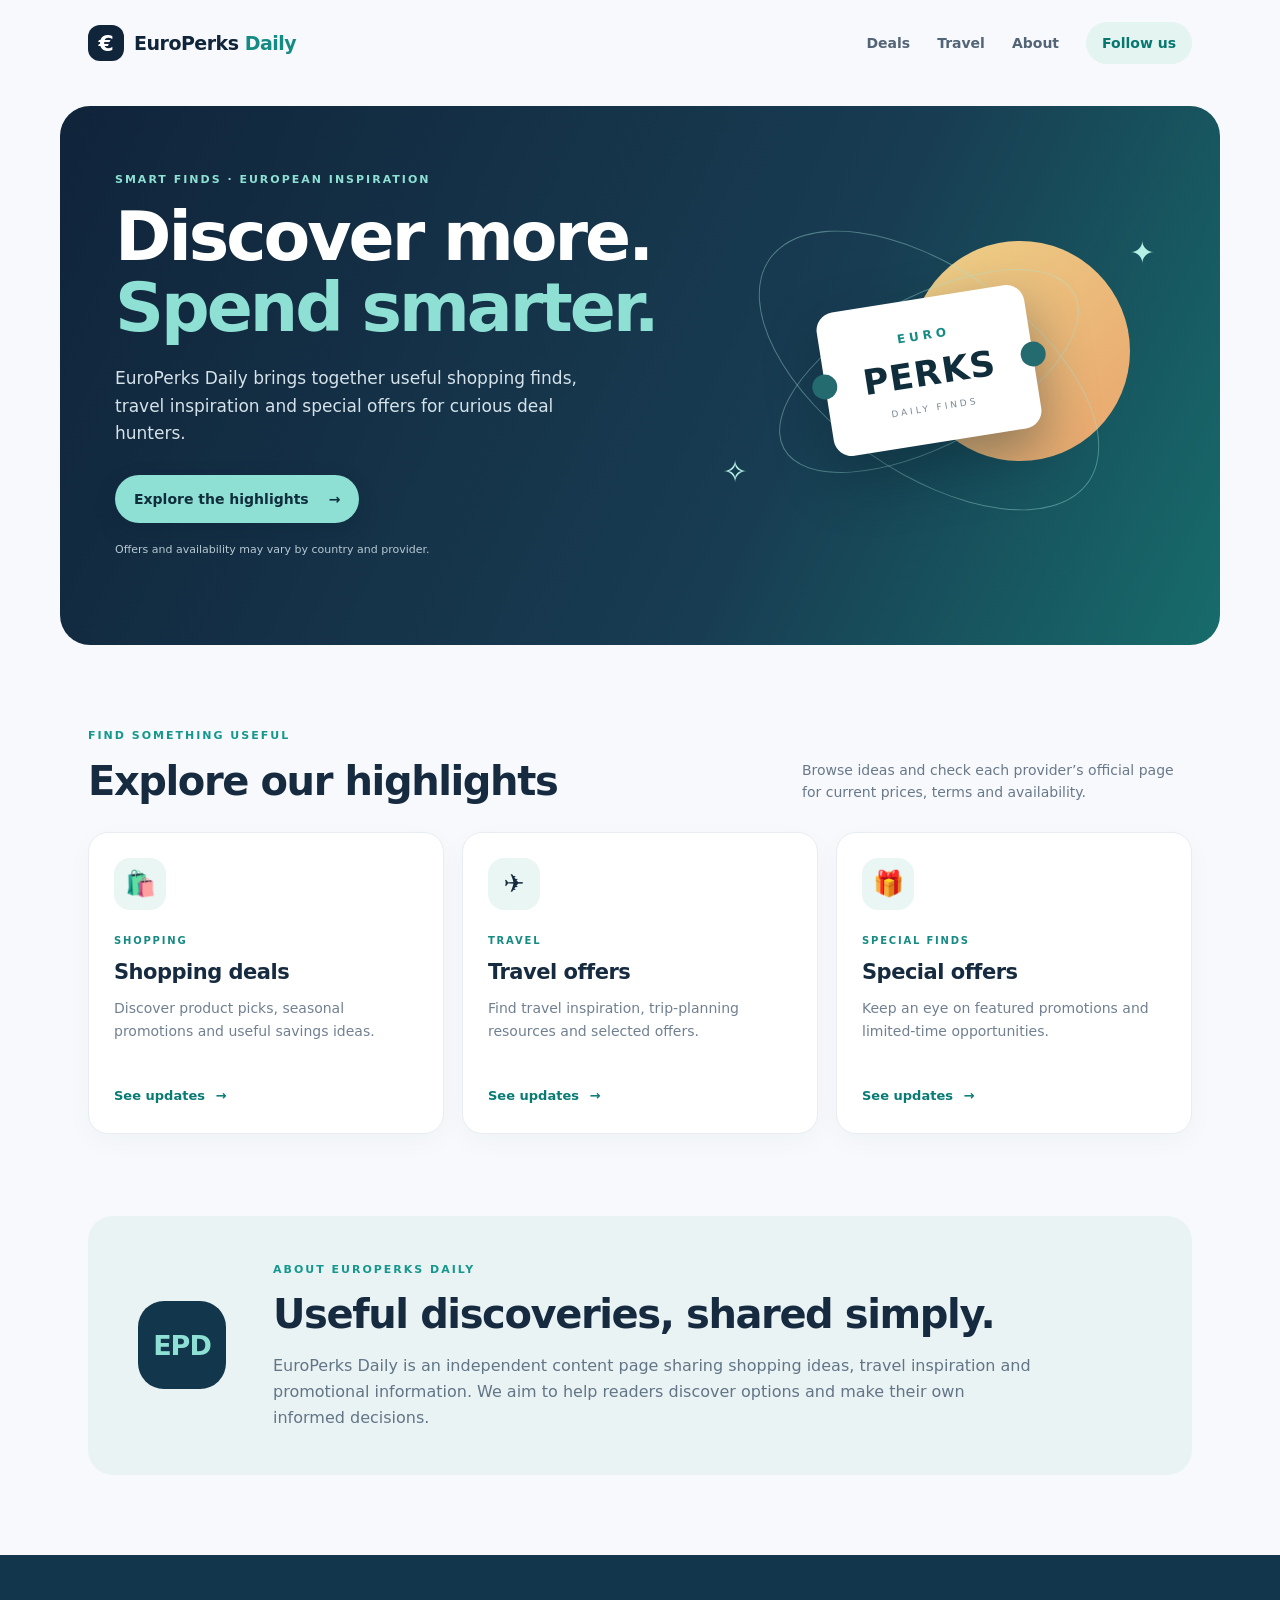
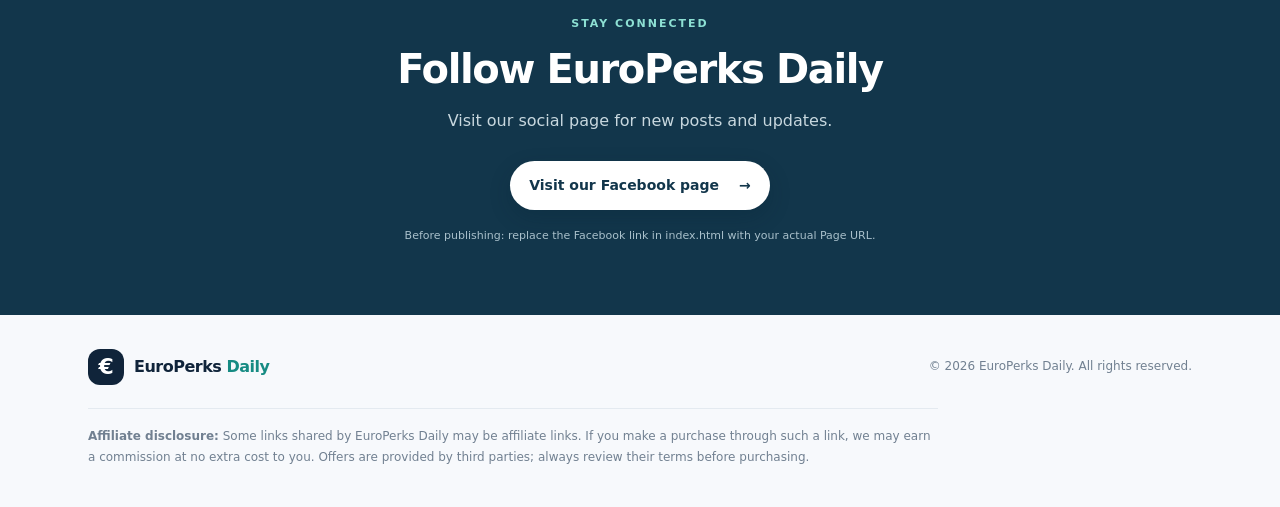
==== index.html @ 189aaa03 "Add files via upload" ====
<!doctype html>
<html lang="en">
<head>
  <meta charset="utf-8">
  <meta name="viewport" content="width=device-width, initial-scale=1">
  <meta name="description" content="EuroPerks Daily shares useful European shopping deals, travel inspiration and special offers.">
  <meta name="theme-color" content="#10243a">
  <title>EuroPerks Daily | European Deals & Travel Offers</title>
  <link rel="stylesheet" href="style.css">
</head>
<body>
  <header class="site-header">
    <a class="brand" href="#home" aria-label="EuroPerks Daily home">
      <span class="brand-mark">€</span>
      <span>EuroPerks <b>Daily</b></span>
    </a>
    <nav aria-label="Main navigation">
      <a href="#deals">Deals</a>
      <a href="#travel">Travel</a>
      <a href="#about">About</a>
      <a class="nav-cta" href="#follow">Follow us</a>
    </nav>
  </header>

  <main id="home">
    <section class="hero">
      <div class="hero-copy">
        <p class="eyebrow">SMART FINDS · EUROPEAN INSPIRATION</p>
        <h1>Discover more.<br><span>Spend smarter.</span></h1>
        <p class="hero-text">EuroPerks Daily brings together useful shopping finds, travel inspiration and special offers for curious deal hunters.</p>
        <a class="button" href="#deals">Explore the highlights <span aria-hidden="true">→</span></a>
        <p class="small-note">Offers and availability may vary by country and provider.</p>
      </div>
      <div class="hero-art" aria-label="Illustration of European travel and shopping">
        <div class="sun"></div>
        <div class="ticket"><span>EURO</span><strong>PERKS</strong><small>DAILY FINDS</small></div>
        <div class="orbit orbit-one"></div><div class="orbit orbit-two"></div>
        <div class="spark spark-one">✦</div><div class="spark spark-two">✧</div>
      </div>
    </section>

    <section class="section" id="deals">
      <div class="section-heading">
        <div><p class="eyebrow">FIND SOMETHING USEFUL</p><h2>Explore our highlights</h2></div>
        <p>Browse ideas and check each provider’s official page for current prices, terms and availability.</p>
      </div>
      <div class="cards">
        <article class="card">
          <div class="card-icon">🛍️</div><p class="card-label">SHOPPING</p>
          <h3>Shopping deals</h3>
          <p>Discover product picks, seasonal promotions and useful savings ideas.</p>
          <a href="#follow">See updates <span>→</span></a>
        </article>
        <article class="card" id="travel">
          <div class="card-icon">✈️</div><p class="card-label">TRAVEL</p>
          <h3>Travel offers</h3>
          <p>Find travel inspiration, trip-planning resources and selected offers.</p>
          <a href="#follow">See updates <span>→</span></a>
        </article>
        <article class="card">
          <div class="card-icon">🎁</div><p class="card-label">SPECIAL FINDS</p>
          <h3>Special offers</h3>
          <p>Keep an eye on featured promotions and limited-time opportunities.</p>
          <a href="#follow">See updates <span>→</span></a>
        </article>
      </div>
    </section>

    <section class="about" id="about">
      <div class="about-badge">EPD</div>
      <div><p class="eyebrow">ABOUT EUROPERKS DAILY</p><h2>Useful discoveries, shared simply.</h2>
      <p>EuroPerks Daily is an independent content page sharing shopping ideas, travel inspiration and promotional information. We aim to help readers discover options and make their own informed decisions.</p></div>
    </section>

    <section class="follow" id="follow">
      <p class="eyebrow">STAY CONNECTED</p>
      <h2>Follow EuroPerks Daily</h2>
      <p>Visit our social page for new posts and updates.</p>
      <!-- Replace the # below with your public Facebook Page URL before publishing. -->
      <a class="button button-light" href="#" target="_blank" rel="noopener">Visit our Facebook page <span>→</span></a>
      <p class="edit-note">Before publishing: replace the Facebook link in index.html with your actual Page URL.</p>
    </section>
  </main>

  <footer>
    <a class="brand footer-brand" href="#home"><span class="brand-mark">€</span><span>EuroPerks <b>Daily</b></span></a>
    <p>© <span id="year">2026</span> EuroPerks Daily. All rights reserved.</p>
    <p class="disclosure"><strong>Affiliate disclosure:</strong> Some links shared by EuroPerks Daily may be affiliate links. If you make a purchase through such a link, we may earn a commission at no extra cost to you. Offers are provided by third parties; always review their terms before purchasing.</p>
  </footer>
</body>
</html>
---- style.css ----
*{box-sizing:border-box}html{scroll-behavior:smooth}body{margin:0;font-family:Inter,ui-sans-serif,system-ui,-apple-system,"Segoe UI",sans-serif;color:#172b40;background:#f7f9fc;line-height:1.6}.site-header{max-width:1160px;margin:auto;padding:22px 28px;display:flex;align-items:center;justify-content:space-between;gap:24px}.brand{display:inline-flex;align-items:center;gap:10px;text-decoration:none;color:#10243a;font-size:19px;font-weight:750;letter-spacing:-.5px}.brand b{color:#168b83}.brand-mark{width:36px;height:36px;border-radius:12px;background:#10243a;color:#fff;display:grid;place-items:center;font-weight:800;font-size:22px}.site-header nav{display:flex;align-items:center;gap:27px}.site-header nav a{font-size:14px;text-decoration:none;color:#536477;font-weight:650}.site-header nav a:hover{color:#168b83}.site-header nav .nav-cta{padding:10px 16px;border-radius:999px;background:#e3f4f1;color:#08776f}.hero{max-width:1160px;margin:20px auto 0;padding:65px 55px 75px;min-height:450px;border-radius:30px;background:linear-gradient(115deg,#10243a 0%,#183c52 62%,#176c6b 100%);color:white;display:grid;grid-template-columns:1.1fr .9fr;align-items:center;overflow:hidden;position:relative}.hero-copy{position:relative;z-index:2}.eyebrow{font-size:11px;letter-spacing:2px;font-weight:800;color:#15978d;margin:0 0 13px}.hero .eyebrow{color:#8de0d3}.hero h1{font-size:clamp(42px,6vw,68px);line-height:1.04;letter-spacing:-3px;margin:0 0 22px}.hero h1 span{color:#8de0d3}.hero-text{max-width:490px;color:#d5e2e9;font-size:17px;margin:0 0 28px}.button{display:inline-flex;gap:20px;align-items:center;padding:13px 19px;border-radius:999px;background:#8de0d3;color:#102d3c;text-decoration:none;font-weight:800;font-size:14px;box-shadow:0 8px 22px #071d2b33}.button:hover{transform:translateY(-2px)}.small-note{font-size:11px;color:#b7c9d2;margin-top:18px}.hero-art{height:300px;position:relative;display:grid;place-items:center}.sun{width:220px;height:220px;border-radius:50%;background:linear-gradient(135deg,#f9d98c,#f4a96d);position:absolute;right:35px;top:20px;opacity:.95}.ticket{z-index:2;width:210px;height:145px;background:#fff;color:#102d3c;border-radius:18px;transform:rotate(-9deg);box-shadow:0 24px 55px #071d2b66;display:flex;flex-direction:column;justify-content:center;align-items:center;position:relative}.ticket:before,.ticket:after{content:"";position:absolute;width:25px;height:25px;border-radius:50%;background:#246b70;top:60px}.ticket:before{left:-13px}.ticket:after{right:-13px}.ticket span{font-size:12px;letter-spacing:4px;color:#168b83;font-weight:800}.ticket strong{font-size:35px;letter-spacing:1px}.ticket small{font-size:9px;letter-spacing:3px;color:#7a8995}.orbit{position:absolute;border:1px solid #a9e9dc66;border-radius:50%;transform:rotate(-28deg)}.orbit-one{width:330px;height:150px}.orbit-two{width:390px;height:205px;transform:rotate(35deg)}.spark{position:absolute;color:#b5f2e5;font-size:30px}.spark-one{top:8px;right:10px}.spark-two{bottom:25px;left:30px}.section{max-width:1160px;margin:0 auto;padding:82px 28px}.section-heading{display:flex;justify-content:space-between;align-items:end;gap:30px;margin-bottom:28px}.section h2,.about h2,.follow h2{font-size:clamp(29px,4vw,40px);line-height:1.15;letter-spacing:-1.4px;margin:0}.section-heading>p{max-width:390px;color:#69798a;font-size:14px;margin:0}.cards{display:grid;grid-template-columns:repeat(3,1fr);gap:18px}.card{background:#fff;border:1px solid #e7edf2;border-radius:20px;padding:25px;box-shadow:0 8px 28px #16344d08}.card-icon{width:52px;height:52px;border-radius:16px;background:#eaf6f4;display:grid;place-items:center;font-size:25px;margin-bottom:23px}.card-label{font-size:10px;letter-spacing:1.8px;color:#168b83;font-weight:850;margin:0 0 7px}.card h3{font-size:21px;margin:0 0 8px;letter-spacing:-.5px}.card>p:not(.card-label){color:#718091;font-size:14px;min-height:67px;margin:0 0 18px}.card a{color:#087b74;text-decoration:none;font-weight:800;font-size:13px}.card a span{margin-left:6px}.about{max-width:1104px;margin:0 auto 80px;padding:45px 50px;background:#eaf3f4;border-radius:25px;display:grid;grid-template-columns:110px 1fr;gap:25px;align-items:center}.about-badge{width:88px;height:88px;border-radius:26px;background:#12364b;color:#8de0d3;display:grid;place-items:center;font-size:27px;font-weight:900;letter-spacing:-1px}.about p:not(.eyebrow){max-width:760px;color:#627587;margin-bottom:0}.follow{background:#12364b;color:white;text-align:center;padding:60px 24px}.follow .eyebrow{color:#8de0d3}.follow>p:not(.eyebrow):not(.edit-note){color:#c8d8df}.button-light{background:#fff;color:#12364b;margin-top:12px}.edit-note{font-size:11px;color:#a9c0cb;margin-top:17px}footer{max-width:1160px;margin:auto;padding:30px 28px 40px;display:grid;grid-template-columns:1fr 1fr;gap:10px;align-items:center;color:#718091;font-size:12px}.footer-brand{font-size:16px}footer>p:nth-child(2){text-align:right}.disclosure{grid-column:1/-1;border-top:1px solid #e4eaf0;padding-top:17px;max-width:850px;margin:10px 0 0;line-height:1.7}@media(max-width:760px){.site-header{padding:17px 20px;align-items:flex-start}.site-header nav{gap:12px;flex-wrap:wrap;justify-content:flex-end}.site-header nav a{font-size:12px}.site-header nav .nav-cta{padding:7px 11px}.hero{margin:8px 12px 0;padding:42px 25px 35px;grid-template-columns:1fr;min-height:auto}.hero h1{letter-spacing:-2px}.hero-art{height:235px;margin-top:15px}.sun{right:calc(50% - 110px);width:190px;height:190px}.ticket{width:180px;height:125px}.ticket strong{font-size:30px}.orbit-one{width:280px}.orbit-two{width:310px}.section{padding:60px 18px}.section-heading{display:block}.section-heading>p{margin-top:14px}.cards{grid-template-columns:1fr}.card>p:not(.card-label){min-height:0}.about{margin:0 12px 55px;padding:30px 24px;grid-template-columns:1fr;gap:17px}.about-badge{width:66px;height:66px;border-radius:20px;font-size:22px}footer{grid-template-columns:1fr;padding:25px 20px 35px}footer>p:nth-child(2){text-align:left}.disclosure{grid-column:1}}
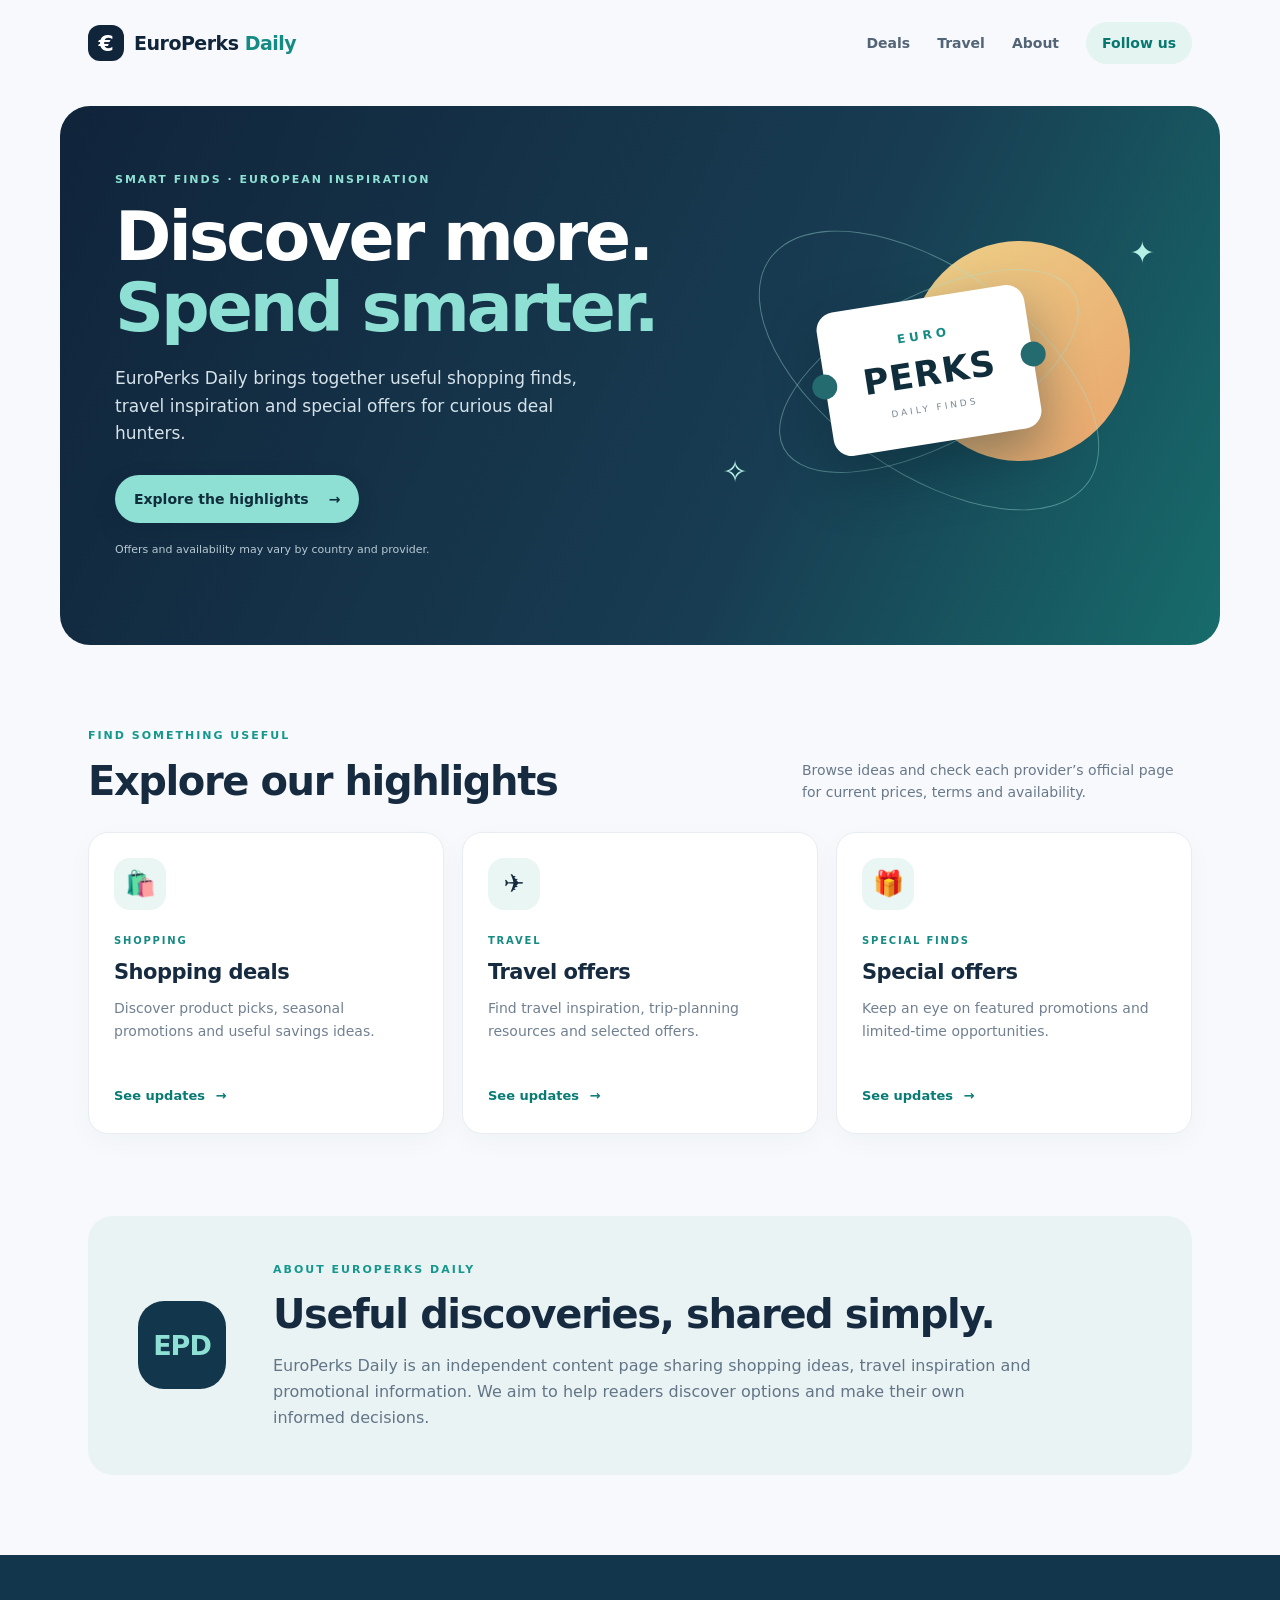
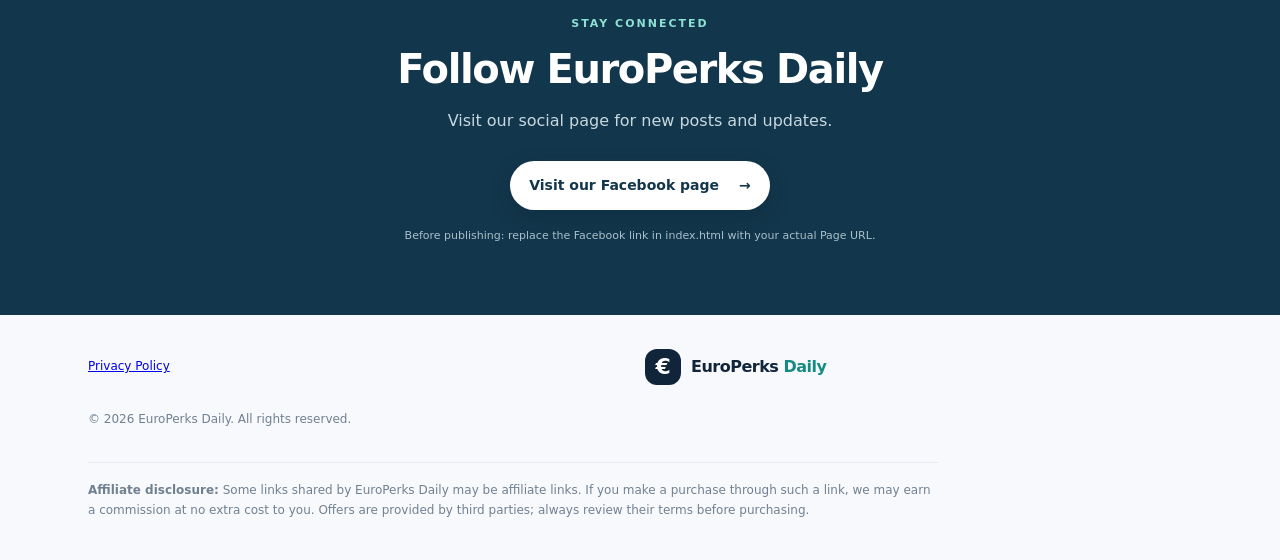
==== commit 5a740024: "Add privacy policy page and links" ====
--- a/index.html
+++ b/index.html
@@ -77,12 +77,14 @@
       <h2>Follow EuroPerks Daily</h2>
       <p>Visit our social page for new posts and updates.</p>
       <!-- Replace the # below with your public Facebook Page URL before publishing. -->
-      <a class="button button-light" href="#" target="_blank" rel="noopener">Visit our Facebook page <span>→</span></a>
+      <a class="button button-light" href="https://www.facebook.com/share/1HwFgwN83v/" target="_blank" rel="noopener">Visit our Facebook page <span>→</span></a>
       <p class="edit-note">Before publishing: replace the Facebook link in index.html with your actual Page URL.</p>
     </section>
   </main>
 
   <footer>
+    <p><a href="privacy-policy.html">Privacy Policy</a></p>
+
     <a class="brand footer-brand" href="#home"><span class="brand-mark">€</span><span>EuroPerks <b>Daily</b></span></a>
     <p>© <span id="year">2026</span> EuroPerks Daily. All rights reserved.</p>
     <p class="disclosure"><strong>Affiliate disclosure:</strong> Some links shared by EuroPerks Daily may be affiliate links. If you make a purchase through such a link, we may earn a commission at no extra cost to you. Offers are provided by third parties; always review their terms before purchasing.</p>
--- a/style.css
+++ b/style.css
@@ -1 +1,4 @@
 *{box-sizing:border-box}html{scroll-behavior:smooth}body{margin:0;font-family:Inter,ui-sans-serif,system-ui,-apple-system,"Segoe UI",sans-serif;color:#172b40;background:#f7f9fc;line-height:1.6}.site-header{max-width:1160px;margin:auto;padding:22px 28px;display:flex;align-items:center;justify-content:space-between;gap:24px}.brand{display:inline-flex;align-items:center;gap:10px;text-decoration:none;color:#10243a;font-size:19px;font-weight:750;letter-spacing:-.5px}.brand b{color:#168b83}.brand-mark{width:36px;height:36px;border-radius:12px;background:#10243a;color:#fff;display:grid;place-items:center;font-weight:800;font-size:22px}.site-header nav{display:flex;align-items:center;gap:27px}.site-header nav a{font-size:14px;text-decoration:none;color:#536477;font-weight:650}.site-header nav a:hover{color:#168b83}.site-header nav .nav-cta{padding:10px 16px;border-radius:999px;background:#e3f4f1;color:#08776f}.hero{max-width:1160px;margin:20px auto 0;padding:65px 55px 75px;min-height:450px;border-radius:30px;background:linear-gradient(115deg,#10243a 0%,#183c52 62%,#176c6b 100%);color:white;display:grid;grid-template-columns:1.1fr .9fr;align-items:center;overflow:hidden;position:relative}.hero-copy{position:relative;z-index:2}.eyebrow{font-size:11px;letter-spacing:2px;font-weight:800;color:#15978d;margin:0 0 13px}.hero .eyebrow{color:#8de0d3}.hero h1{font-size:clamp(42px,6vw,68px);line-height:1.04;letter-spacing:-3px;margin:0 0 22px}.hero h1 span{color:#8de0d3}.hero-text{max-width:490px;color:#d5e2e9;font-size:17px;margin:0 0 28px}.button{display:inline-flex;gap:20px;align-items:center;padding:13px 19px;border-radius:999px;background:#8de0d3;color:#102d3c;text-decoration:none;font-weight:800;font-size:14px;box-shadow:0 8px 22px #071d2b33}.button:hover{transform:translateY(-2px)}.small-note{font-size:11px;color:#b7c9d2;margin-top:18px}.hero-art{height:300px;position:relative;display:grid;place-items:center}.sun{width:220px;height:220px;border-radius:50%;background:linear-gradient(135deg,#f9d98c,#f4a96d);position:absolute;right:35px;top:20px;opacity:.95}.ticket{z-index:2;width:210px;height:145px;background:#fff;color:#102d3c;border-radius:18px;transform:rotate(-9deg);box-shadow:0 24px 55px #071d2b66;display:flex;flex-direction:column;justify-content:center;align-items:center;position:relative}.ticket:before,.ticket:after{content:"";position:absolute;width:25px;height:25px;border-radius:50%;background:#246b70;top:60px}.ticket:before{left:-13px}.ticket:after{right:-13px}.ticket span{font-size:12px;letter-spacing:4px;color:#168b83;font-weight:800}.ticket strong{font-size:35px;letter-spacing:1px}.ticket small{font-size:9px;letter-spacing:3px;color:#7a8995}.orbit{position:absolute;border:1px solid #a9e9dc66;border-radius:50%;transform:rotate(-28deg)}.orbit-one{width:330px;height:150px}.orbit-two{width:390px;height:205px;transform:rotate(35deg)}.spark{position:absolute;color:#b5f2e5;font-size:30px}.spark-one{top:8px;right:10px}.spark-two{bottom:25px;left:30px}.section{max-width:1160px;margin:0 auto;padding:82px 28px}.section-heading{display:flex;justify-content:space-between;align-items:end;gap:30px;margin-bottom:28px}.section h2,.about h2,.follow h2{font-size:clamp(29px,4vw,40px);line-height:1.15;letter-spacing:-1.4px;margin:0}.section-heading>p{max-width:390px;color:#69798a;font-size:14px;margin:0}.cards{display:grid;grid-template-columns:repeat(3,1fr);gap:18px}.card{background:#fff;border:1px solid #e7edf2;border-radius:20px;padding:25px;box-shadow:0 8px 28px #16344d08}.card-icon{width:52px;height:52px;border-radius:16px;background:#eaf6f4;display:grid;place-items:center;font-size:25px;margin-bottom:23px}.card-label{font-size:10px;letter-spacing:1.8px;color:#168b83;font-weight:850;margin:0 0 7px}.card h3{font-size:21px;margin:0 0 8px;letter-spacing:-.5px}.card>p:not(.card-label){color:#718091;font-size:14px;min-height:67px;margin:0 0 18px}.card a{color:#087b74;text-decoration:none;font-weight:800;font-size:13px}.card a span{margin-left:6px}.about{max-width:1104px;margin:0 auto 80px;padding:45px 50px;background:#eaf3f4;border-radius:25px;display:grid;grid-template-columns:110px 1fr;gap:25px;align-items:center}.about-badge{width:88px;height:88px;border-radius:26px;background:#12364b;color:#8de0d3;display:grid;place-items:center;font-size:27px;font-weight:900;letter-spacing:-1px}.about p:not(.eyebrow){max-width:760px;color:#627587;margin-bottom:0}.follow{background:#12364b;color:white;text-align:center;padding:60px 24px}.follow .eyebrow{color:#8de0d3}.follow>p:not(.eyebrow):not(.edit-note){color:#c8d8df}.button-light{background:#fff;color:#12364b;margin-top:12px}.edit-note{font-size:11px;color:#a9c0cb;margin-top:17px}footer{max-width:1160px;margin:auto;padding:30px 28px 40px;display:grid;grid-template-columns:1fr 1fr;gap:10px;align-items:center;color:#718091;font-size:12px}.footer-brand{font-size:16px}footer>p:nth-child(2){text-align:right}.disclosure{grid-column:1/-1;border-top:1px solid #e4eaf0;padding-top:17px;max-width:850px;margin:10px 0 0;line-height:1.7}@media(max-width:760px){.site-header{padding:17px 20px;align-items:flex-start}.site-header nav{gap:12px;flex-wrap:wrap;justify-content:flex-end}.site-header nav a{font-size:12px}.site-header nav .nav-cta{padding:7px 11px}.hero{margin:8px 12px 0;padding:42px 25px 35px;grid-template-columns:1fr;min-height:auto}.hero h1{letter-spacing:-2px}.hero-art{height:235px;margin-top:15px}.sun{right:calc(50% - 110px);width:190px;height:190px}.ticket{width:180px;height:125px}.ticket strong{font-size:30px}.orbit-one{width:280px}.orbit-two{width:310px}.section{padding:60px 18px}.section-heading{display:block}.section-heading>p{margin-top:14px}.cards{grid-template-columns:1fr}.card>p:not(.card-label){min-height:0}.about{margin:0 12px 55px;padding:30px 24px;grid-template-columns:1fr;gap:17px}.about-badge{width:66px;height:66px;border-radius:20px;font-size:22px}footer{grid-template-columns:1fr;padding:25px 20px 35px}footer>p:nth-child(2){text-align:left}.disclosure{grid-column:1}}
+
+
+.brand-mark.epd-mark { font-size: 10px; letter-spacing: 0.5px; }
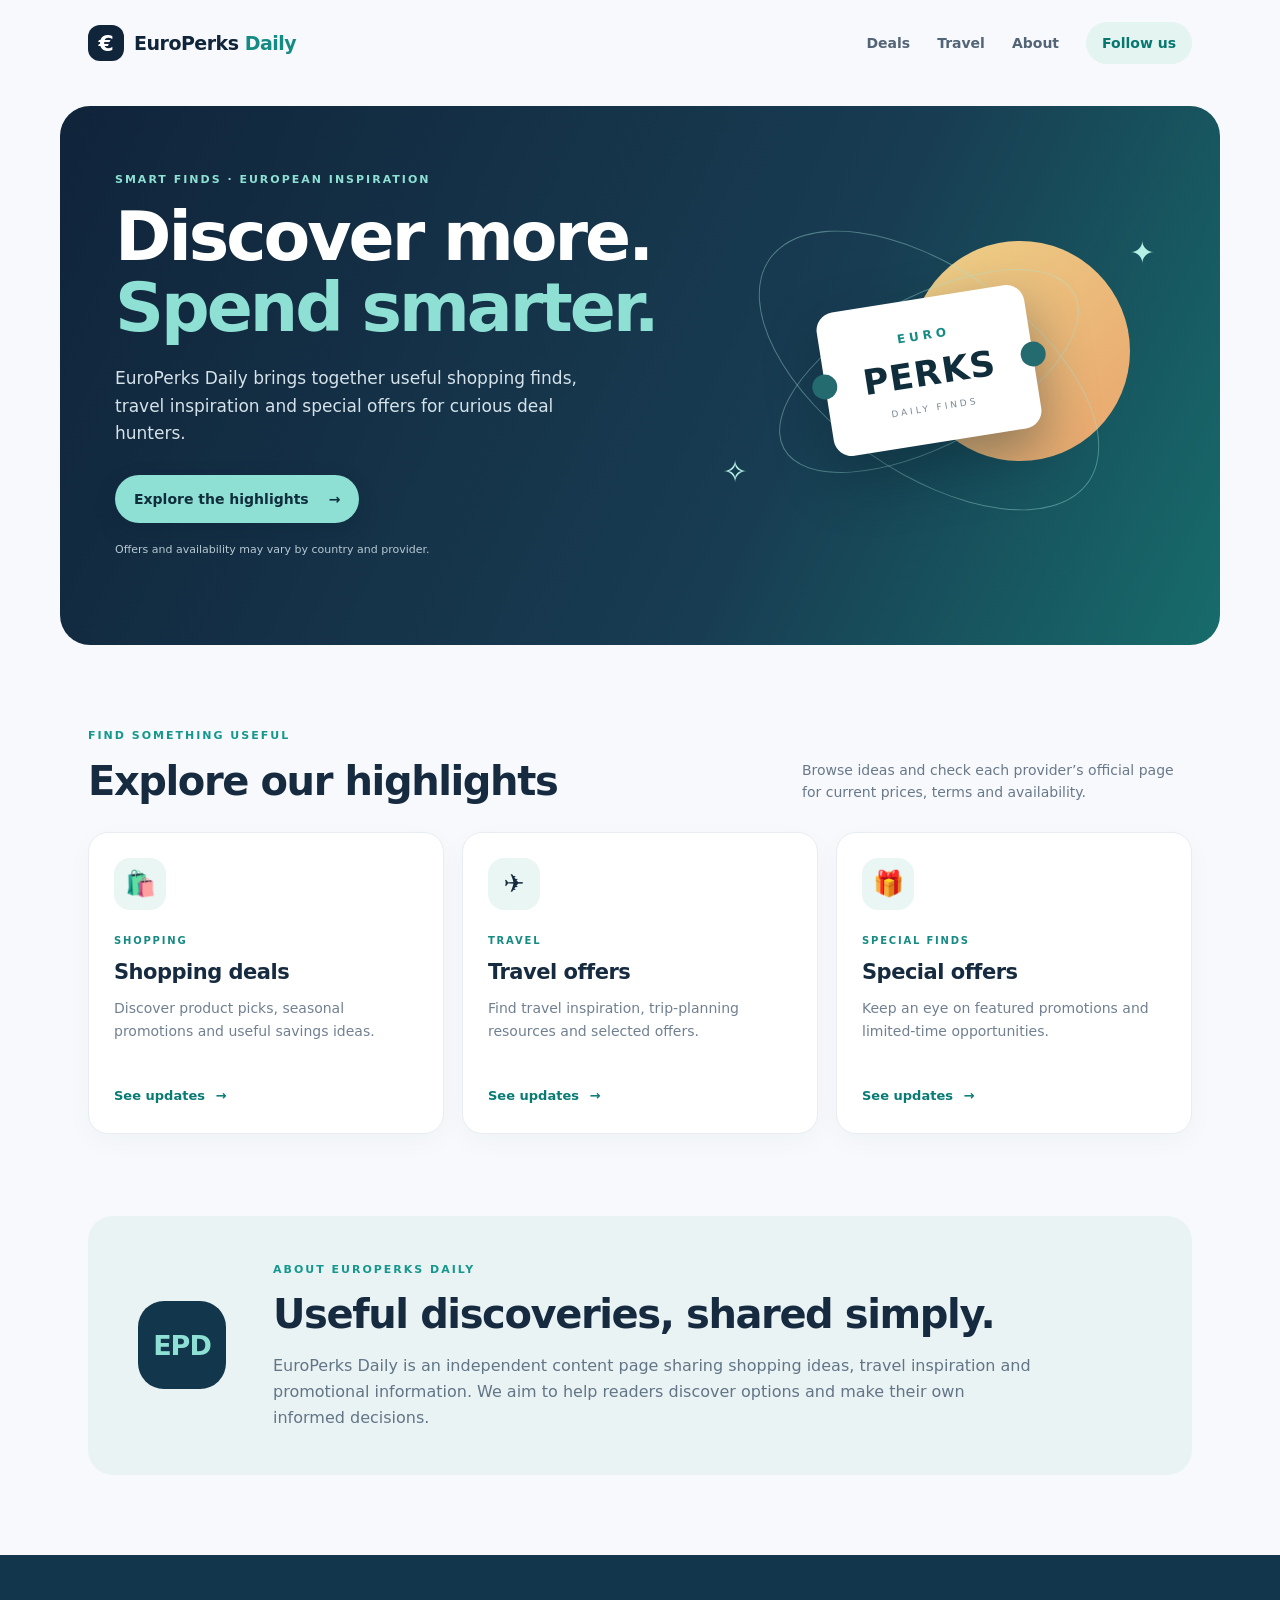
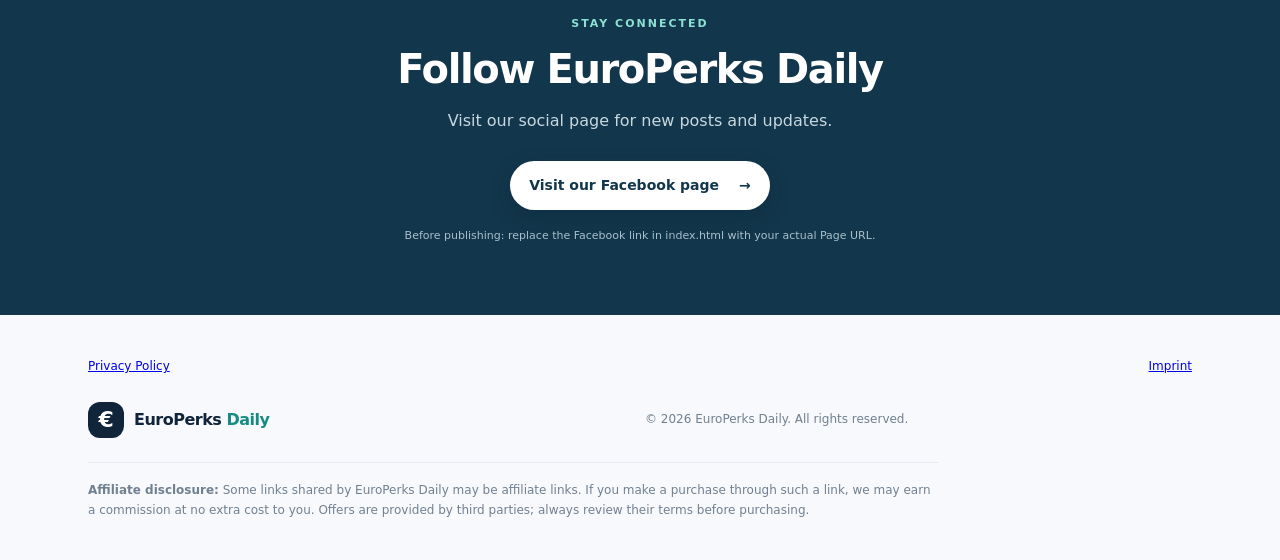
==== commit 9e784273: "Add Imprint page and footer links" ====
--- a/index.html
+++ b/index.html
@@ -84,6 +84,7 @@
 
   <footer>
     <p><a href="privacy-policy.html">Privacy Policy</a></p>
+    <p><a href="imprint.html">Imprint</a></p>
 
     <a class="brand footer-brand" href="#home"><span class="brand-mark">€</span><span>EuroPerks <b>Daily</b></span></a>
     <p>© <span id="year">2026</span> EuroPerks Daily. All rights reserved.</p>
